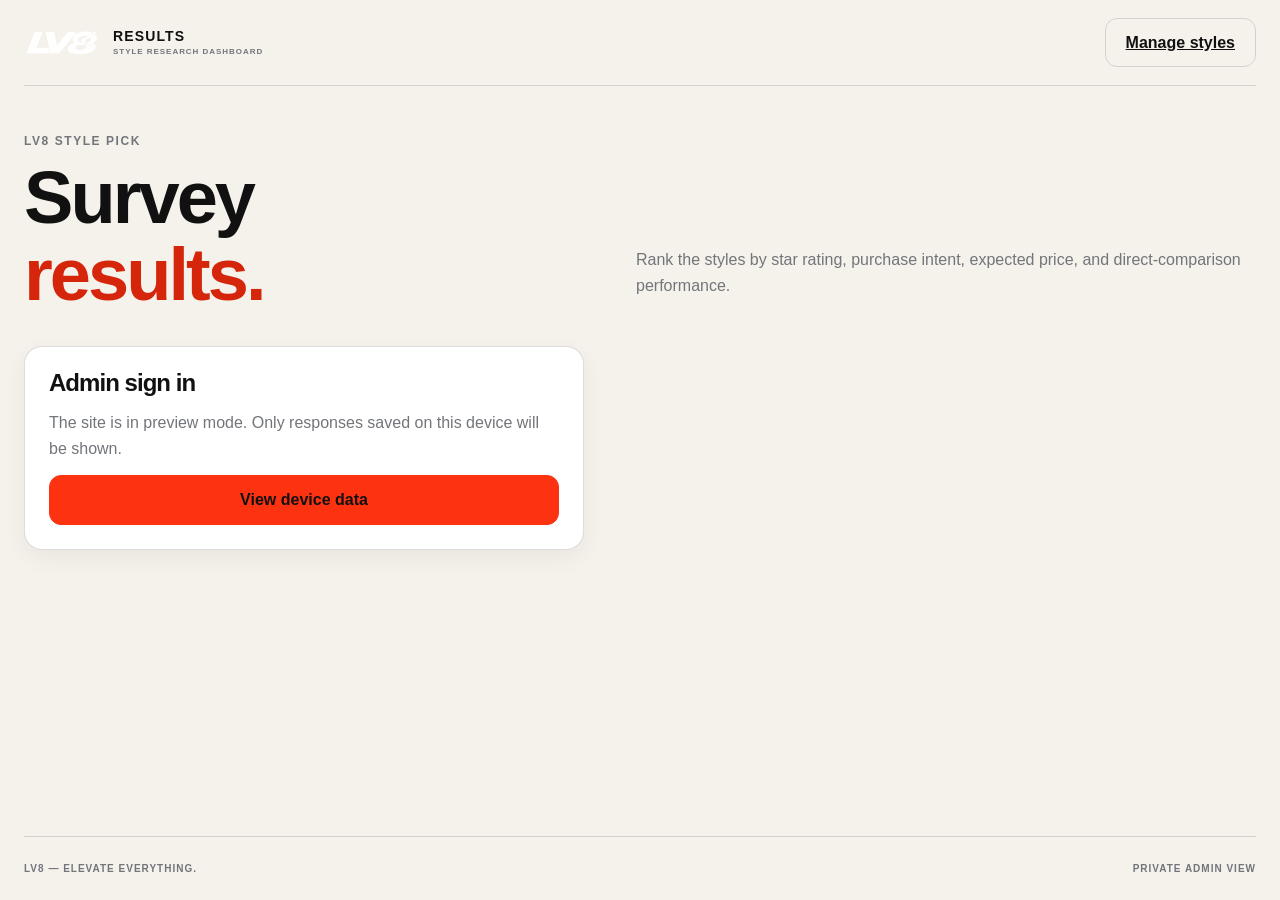
==== results.html @ f97ebc2a "Launch LV8 style survey" ====
<!doctype html>
<html lang="en" dir="ltr">
  <head>
    <meta charset="utf-8">
    <meta name="viewport" content="width=device-width, initial-scale=1">
    <meta name="theme-color" content="#111111">
    <meta name="robots" content="noindex,nofollow">
    <title>LV8 Survey Results</title>
    <link rel="icon" href="assets/brand/icon.png">
    <link rel="stylesheet" href="styles.css">
    <script src="js/config.js" defer></script>
    <script src="js/data.js" defer></script>
    <script src="js/storage.js" defer></script>
    <script src="js/results.js" defer></script>
  </head>
  <body>
    <header class="topbar">
      <a class="brand" href="index.html">
        <span class="brand-mark"><img src="assets/brand/logo.png" alt="LV8"></span>
        <span class="brand-copy"><strong>RESULTS</strong><small>STYLE RESEARCH DASHBOARD</small></span>
      </a>
      <a class="button button-secondary" href="admin.html">Manage styles</a>
    </header>

    <main class="page-shell utility-page">
      <header class="utility-header">
        <div>
          <p class="eyebrow">LV8 STYLE PICK</p>
          <h1>Survey<br><span>results.</span></h1>
        </div>
        <p>Rank the styles by star rating, purchase intent, expected price, and direct-comparison performance.</p>
      </header>

      <section class="auth-card" id="resultsAuth">
        <h2>Admin sign in</h2>
        <p id="authExplanation">Sign in to view all collected responses.</p>
        <input id="resultsEmail" type="email" autocomplete="username" placeholder="Admin email">
        <input id="resultsPassword" type="password" autocomplete="current-password" placeholder="Password">
        <button class="button button-primary" id="resultsLoginButton" type="button">Sign in</button>
        <div class="status-box" id="resultsAuthStatus" hidden></div>
      </section>

      <section id="resultsDashboard" hidden>
        <div class="dashboard-grid">
          <article class="metric-card"><span>Total responses</span><strong id="metricResponses">0</strong></article>
          <article class="metric-card"><span>Average styles per response</span><strong id="metricCoverage">0</strong></article>
          <article class="metric-card"><span>Leading style</span><strong id="metricWinner">—</strong></article>
          <article class="metric-card"><span>Most selected price range</span><strong id="metricPrice">—</strong></article>
        </div>

        <section class="panel">
          <div class="utility-header">
            <div><h2>Style ranking</h2><p class="panel-intro">Average star rating is the primary measure, supported by weighted purchase intent.</p></div>
            <button class="button button-secondary" id="exportButton" type="button">Export CSV</button>
          </div>
          <div class="table-wrap">
            <table>
              <thead><tr><th>#</th><th>Style</th><th>Rating</th><th>Votes</th><th>Purchase intent</th><th>Top price</th><th>Choice strength</th></tr></thead>
              <tbody id="rankingBody"></tbody>
            </table>
          </div>
        </section>

        <section class="panel">
          <h2>Comparison results</h2>
          <p class="panel-intro">The percentage shows the current winner within each direct comparison.</p>
          <div class="table-wrap">
            <table>
              <thead><tr><th>Comparison</th><th>Current winner</th><th>Share</th><th>Total votes</th></tr></thead>
              <tbody id="comparisonBody"></tbody>
            </table>
          </div>
        </section>

        <section class="panel">
          <h2>Latest responses</h2>
          <div class="table-wrap">
            <table>
              <thead><tr><th>Name</th><th>Group</th><th>Styles</th><th>Average</th><th>Date</th></tr></thead>
              <tbody id="responseBody"></tbody>
            </table>
          </div>
        </section>
      </section>
    </main>

    <footer class="site-footer"><span>LV8 — ELEVATE EVERYTHING.</span><span>PRIVATE ADMIN VIEW</span></footer>
  </body>
</html>
---- styles.css ----
:root {
  color-scheme: light;
  --signal: #fc3210;
  --signal-deep: #d5260c;
  --signal-tint: #ffe7df;
  --ink: #111111;
  --asphalt: #282a2d;
  --concrete: #72757a;
  --stone: #c9c7c2;
  --chalk: #f5f2ec;
  --white: #ffffff;
  --night-navy: #14263d;
  --line: rgba(17, 17, 17, 0.14);
  --shadow: 0 24px 70px rgba(17, 17, 17, 0.12);
  --radius-sm: 10px;
  --radius-md: 18px;
  --radius-lg: 28px;
  --page: min(1440px, calc(100vw - 48px));
  --font-ar: "IBM Plex Sans Arabic", "Noto Sans Arabic", Tahoma, Arial, sans-serif;
  --font-latin: "Space Grotesk", Inter, "Segoe UI", Arial, sans-serif;
}

* { box-sizing: border-box; }
html { scroll-behavior: smooth; }
body {
  margin: 0;
  background: var(--chalk);
  color: var(--ink);
  font-family: var(--font-latin);
  font-size: 16px;
  line-height: 1.6;
}
button, input, textarea, select { font: inherit; }
button { cursor: pointer; }
img { display: block; max-width: 100%; }
[hidden] { display: none !important; }

.skip-link {
  position: fixed;
  inset-block-start: 10px;
  inset-inline-start: 10px;
  z-index: 1000;
  padding: 10px 16px;
  background: var(--ink);
  color: var(--white);
  transform: translateY(-160%);
}
.skip-link:focus { transform: none; }

.topbar {
  width: var(--page);
  min-height: 86px;
  margin: 0 auto;
  display: flex;
  align-items: center;
  justify-content: space-between;
  border-bottom: 1px solid var(--line);
}
.brand {
  display: inline-flex;
  direction: ltr;
  align-items: center;
  gap: 13px;
  color: inherit;
  text-decoration: none;
}
.brand-mark {
  width: 76px;
  height: 42px;
  display: grid;
  place-items: center;
  overflow: hidden;
}
.brand-mark img { width: 100%; height: 100%; object-fit: contain; }
.brand-copy { display: flex; flex-direction: column; line-height: 1.05; }
.brand-copy strong { font: 700 14px/1 var(--font-latin); letter-spacing: .08em; }
.brand-copy small { margin-top: 5px; color: var(--concrete); font: 600 8px/1 var(--font-latin); letter-spacing: .12em; }
.mode-badge {
  padding: 8px 12px;
  border: 1px solid var(--line);
  border-radius: 999px;
  color: var(--concrete);
  background: rgba(255,255,255,.45);
  font-size: 12px;
}
.mode-badge.live { color: #245a34; background: #e7f6eb; border-color: #b9dec3; }
.mode-badge.demo { color: #764014; background: #fff1d9; border-color: #f0d19d; }

.page-shell { width: var(--page); margin-inline: auto; }
.narrow-shell { max-width: 1080px; }
.welcome {
  min-height: calc(100svh - 150px);
  display: grid;
  grid-template-columns: minmax(0, .92fr) minmax(420px, 1.08fr);
  align-items: center;
  gap: clamp(40px, 7vw, 120px);
  padding-block: 52px 72px;
}
.eyebrow {
  margin: 0 0 12px;
  color: var(--signal-deep);
  font: 700 12px/1.2 var(--font-latin), var(--font-ar);
  letter-spacing: .13em;
  text-transform: uppercase;
}
h1, h2 { margin-block: 0; letter-spacing: -.04em; line-height: 1.04; }
h1 { font-size: clamp(48px, 6vw, 92px); }
h1 span, h2 span { color: var(--signal-deep); }
.lede { max-width: 620px; margin: 24px 0; color: #4d4f53; font-size: clamp(17px, 1.5vw, 21px); }
.survey-facts { display: flex; flex-wrap: wrap; gap: 9px; margin: 0 0 30px; }
.survey-facts span { padding: 8px 12px; border: 1px solid var(--line); border-radius: 999px; background: rgba(255,255,255,.5); font-size: 13px; }
.survey-facts strong { color: var(--signal-deep); }

.start-form { max-width: 650px; display: grid; gap: 20px; }
fieldset { min-width: 0; margin: 0; padding: 0; border: 0; }
legend { margin-bottom: 10px; font-weight: 700; }
.segmented { display: inline-grid; grid-template-columns: repeat(3, 1fr); padding: 4px; border: 1px solid var(--line); border-radius: 14px; background: rgba(255,255,255,.55); }
.segmented label { position: relative; }
.segmented input { position: absolute; opacity: 0; pointer-events: none; }
.segmented span { min-width: 96px; display: grid; place-items: center; padding: 10px 15px; border-radius: 10px; color: var(--concrete); font-weight: 700; }
.segmented input:checked + span { background: var(--ink); color: var(--white); box-shadow: 0 4px 12px rgba(17,17,17,.18); }
.segmented input:focus-visible + span { outline: 3px solid rgba(252,50,16,.3); }
.text-field { display: grid; gap: 8px; }
.text-field > span { font-weight: 700; }
.text-field small { color: var(--concrete); font-weight: 400; }
.text-field input, .text-field textarea, .auth-card input, .admin-form input, .admin-form textarea, .admin-form select {
  width: 100%;
  border: 1px solid var(--line);
  border-radius: 12px;
  background: var(--white);
  padding: 13px 15px;
  color: var(--ink);
  outline: 0;
}
.text-field input:focus, .text-field textarea:focus, .auth-card input:focus, .admin-form input:focus, .admin-form textarea:focus, .admin-form select:focus { border-color: var(--signal); box-shadow: 0 0 0 3px rgba(252,50,16,.13); }
.privacy-note { margin: -7px 0 0; color: var(--concrete); font-size: 12px; }

.button {
  min-height: 48px;
  display: inline-flex;
  align-items: center;
  justify-content: center;
  gap: 16px;
  padding: 11px 20px;
  border: 1px solid transparent;
  border-radius: 12px;
  font-weight: 800;
  transition: transform .18s ease, background .18s ease, opacity .18s ease;
}
.button:hover:not(:disabled) { transform: translateY(-2px); }
.button:focus-visible, .text-button:focus-visible, .choice-button:focus-visible, .star-button:focus-visible, .compare-option:focus-visible { outline: 3px solid rgba(252,50,16,.35); outline-offset: 2px; }
.button:disabled { opacity: .38; cursor: not-allowed; }
.button-large { min-height: 56px; padding-inline: 26px; }
.button-primary { background: var(--signal); color: var(--ink); border-color: var(--signal); }
.button-primary:hover:not(:disabled) { background: #ff4829; }
.button-secondary { background: transparent; color: var(--ink); border-color: var(--line); }
.button-secondary:hover:not(:disabled) { background: var(--white); }
.text-button { border: 0; background: transparent; color: var(--concrete); text-decoration: underline; text-underline-offset: 4px; }

.welcome-visual { position: relative; min-height: 680px; direction: ltr; }
.visual-card { position: absolute; overflow: hidden; border-radius: var(--radius-lg); background: var(--stone); box-shadow: var(--shadow); }
.visual-card img { width: 100%; height: 100%; object-fit: cover; }
.visual-card-back { width: 47%; height: 68%; inset: 4% 4% auto auto; transform: rotate(4deg); }
.visual-card-front { width: 62%; height: 76%; inset: auto auto 0 2%; transform: rotate(-3deg); border: 8px solid var(--chalk); }
.floating-rating { position: absolute; inset: auto 18px 18px auto; padding: 9px 13px; border-radius: 999px; background: rgba(17,17,17,.86); color: var(--signal); font-size: 20px; letter-spacing: 2px; backdrop-filter: blur(10px); }
.motion-label { position: absolute; inset: 13% auto auto 0; writing-mode: vertical-rl; color: var(--signal-deep); font: 800 11px/1 var(--font-latin); letter-spacing: .22em; }

.survey-view { padding-block: 34px 72px; }
.survey-progress { display: grid; grid-template-columns: auto 1fr auto; align-items: center; gap: 24px; margin-bottom: 26px; }
.survey-progress .eyebrow { margin-bottom: 4px; }
.progress-copy { margin: 0; color: var(--concrete); }
.progress-copy strong { color: var(--ink); font-size: 22px; }
.progress-track { height: 6px; overflow: hidden; background: #dedbd5; border-radius: 999px; }
.progress-track span { display: block; width: 0; height: 100%; background: var(--signal); border-radius: inherit; transition: width .25s ease; }
.style-stage { display: grid; grid-template-columns: minmax(360px, 1.08fr) minmax(390px, .92fr); min-height: 720px; overflow: hidden; border: 1px solid var(--line); border-radius: var(--radius-lg); background: var(--white); box-shadow: 0 14px 46px rgba(17,17,17,.08); }
.gallery-panel { position: relative; min-height: 720px; padding: 20px; background: #e9e7e2; }
.image-frame { position: relative; height: 620px; overflow: hidden; border-radius: 18px; background: #dad7d1; }
.image-frame img { width: 100%; height: 100%; object-fit: contain; background: #efede9; transition: opacity .2s ease; }
.image-counter { position: absolute; inset: auto 14px 14px auto; direction: ltr; padding: 6px 9px; border-radius: 999px; background: rgba(17,17,17,.78); color: white; font: 700 11px/1 var(--font-latin); }
.expand-button { position: absolute; z-index: 2; inset: 32px 32px auto auto; width: 42px; height: 42px; display: grid; place-items: center; border: 0; border-radius: 50%; background: rgba(255,255,255,.9); font-size: 20px; box-shadow: 0 7px 20px rgba(17,17,17,.12); }
.thumbnail-strip { display: flex; gap: 9px; overflow-x: auto; padding-top: 13px; scrollbar-width: thin; }
.thumbnail-button { flex: 0 0 58px; width: 58px; height: 58px; padding: 0; overflow: hidden; border: 2px solid transparent; border-radius: 10px; background: #d7d4cd; }
.thumbnail-button img { width: 100%; height: 100%; object-fit: cover; }
.thumbnail-button.selected { border-color: var(--signal); }

.rating-panel { padding: clamp(28px, 4vw, 60px); overflow-y: auto; }
.style-heading { padding-bottom: 25px; border-bottom: 1px solid var(--line); }
.style-code { direction: ltr; display: inline-flex; margin-inline-end: 7px; color: var(--signal-deep); font: 800 12px/1 var(--font-latin); letter-spacing: .12em; }
.category-pill { display: inline-flex; padding: 6px 9px; border-radius: 999px; background: var(--signal-tint); color: #7c1c0c; font: 700 10px/1 var(--font-latin); text-transform: uppercase; }
.style-heading h2 { margin-top: 13px; font-size: clamp(32px, 3vw, 48px); }
.style-heading p { color: var(--concrete); margin: 12px 0 14px; }
.tag-list { display: flex; flex-wrap: wrap; gap: 7px; }
.tag-list span { padding: 5px 9px; border: 1px solid var(--line); border-radius: 999px; color: #53555a; font-size: 11px; }
.question-block { padding-block: 24px; border-bottom: 1px solid var(--line); }
.question-block legend { margin: 0; font-size: 17px; }
.question-block > p { margin: 3px 0 14px; color: var(--concrete); font-size: 13px; }
.question-compact { border-bottom: 0; }
.star-rating { direction: ltr; display: inline-flex; gap: 4px; }
.star-button { width: 46px; height: 46px; display: grid; place-items: center; padding: 0; border: 0; background: transparent; color: #d4d1ca; font-size: 38px; line-height: 1; transition: color .15s ease, transform .15s ease; }
.star-button:hover, .star-button.preview, .star-button.selected { color: var(--signal); transform: scale(1.05); }
.rating-output { display: block; min-height: 24px; margin-top: 6px; color: var(--concrete); font-size: 12px; }
.choice-grid { display: grid; grid-template-columns: 1fr; gap: 8px; }
.choice-grid-three { grid-template-columns: repeat(3, 1fr); }
.choice-button { min-height: 44px; padding: 10px 13px; border: 1px solid var(--line); border-radius: 10px; background: var(--white); color: var(--asphalt); text-align: start; font-size: 13px; font-weight: 700; }
.choice-button:hover { border-color: rgba(252,50,16,.5); }
.choice-button.selected { border-color: var(--signal); background: var(--signal-tint); color: #661809; box-shadow: inset 0 0 0 1px var(--signal); }
.notes-field { margin-top: 18px; }
.notes-field textarea { resize: vertical; }
.survey-actions { display: grid; grid-template-columns: auto 1fr; gap: 10px; margin-top: 24px; }
.validation-message { min-height: 22px; margin: 8px 0 0; color: var(--signal-deep); font-size: 12px; }

.compare-view { padding-block: 70px 90px; }
.section-intro { max-width: 780px; margin-bottom: 36px; }
.section-intro h1 { font-size: clamp(44px, 5vw, 76px); }
.section-intro > p:last-child { color: var(--concrete); font-size: 18px; }
.comparison-list { display: grid; gap: 24px; }
.comparison-card { padding: 24px; border: 1px solid var(--line); border-radius: var(--radius-lg); background: var(--white); box-shadow: 0 10px 28px rgba(17,17,17,.06); }
.comparison-card h2 { font-size: clamp(24px, 3vw, 36px); }
.comparison-card > p { margin-top: 7px; color: var(--concrete); }
.comparison-options { direction: ltr; display: grid; grid-template-columns: 1fr 1fr; gap: 14px; margin-top: 18px; }
.compare-option { position: relative; overflow: hidden; padding: 0; border: 2px solid transparent; border-radius: 17px; background: #ece9e3; text-align: start; }
.compare-option img { width: 100%; aspect-ratio: 4 / 3; object-fit: contain; background: #efede9; }
.compare-option span { display: flex; align-items: center; justify-content: space-between; padding: 13px 15px; background: var(--white); font-weight: 800; }
.compare-option span::after { content: "Choose"; color: var(--concrete); font-size: 11px; font-weight: 500; }
.compare-option.selected { border-color: var(--signal); box-shadow: 0 0 0 3px rgba(252,50,16,.12); }
.compare-option.selected span { background: var(--signal-tint); }
.compare-option.selected span::after { content: "Selected ✓"; color: var(--signal-deep); font-weight: 800; }
.compare-actions { grid-template-columns: auto 1fr; margin-top: 28px; }
.centered { text-align: center; }

.success-view { min-height: calc(100svh - 150px); display: grid; place-items: center; padding-block: 70px; }
.success-card { width: min(700px, 100%); padding: clamp(32px, 6vw, 72px); border: 1px solid var(--line); border-radius: var(--radius-lg); background: var(--white); text-align: center; box-shadow: var(--shadow); }
.success-mark { width: 66px; height: 66px; display: grid; place-items: center; margin: 0 auto 24px; border-radius: 50%; background: var(--signal); color: var(--ink); font-size: 32px; font-weight: 900; }
.success-card h1 { font-size: clamp(42px, 6vw, 68px); }
.success-card > p:not(.eyebrow) { color: var(--concrete); font-size: 18px; }
.success-summary { display: flex; justify-content: center; gap: 10px; flex-wrap: wrap; margin: 24px 0; }
.success-summary span { padding: 8px 12px; border-radius: 999px; background: var(--chalk); font-size: 13px; }

.site-footer { width: var(--page); margin: 0 auto; min-height: 64px; display: flex; justify-content: space-between; align-items: center; border-top: 1px solid var(--line); color: var(--concrete); font: 700 10px/1 var(--font-latin); letter-spacing: .1em; }
.image-dialog { width: min(92vw, 1200px); max-width: none; max-height: 92vh; padding: 16px; border: 0; border-radius: 18px; background: var(--ink); }
.image-dialog::backdrop { background: rgba(17,17,17,.85); backdrop-filter: blur(5px); }
.image-dialog img { width: 100%; max-height: calc(92vh - 32px); object-fit: contain; }
.image-dialog button { position: absolute; inset: 22px 22px auto auto; z-index: 2; width: 42px; height: 42px; border: 0; border-radius: 50%; background: rgba(255,255,255,.9); font-size: 27px; }
.toast { position: fixed; z-index: 100; inset: auto 50% 24px auto; transform: translateX(50%) translateY(140%); max-width: min(500px, calc(100vw - 32px)); padding: 12px 18px; border-radius: 12px; background: var(--ink); color: white; opacity: 0; transition: transform .25s ease, opacity .25s ease; box-shadow: var(--shadow); }
.toast.visible { transform: translateX(50%) translateY(0); opacity: 1; }

/* Shared admin and results surfaces */
.utility-page { min-height: calc(100svh - 150px); padding-block: 48px 80px; }
.utility-header { display: flex; align-items: end; justify-content: space-between; gap: 24px; margin-bottom: 32px; }
.utility-header h1 { font-size: clamp(42px, 6vw, 74px); }
.utility-header p { max-width: 620px; color: var(--concrete); }
.auth-card, .panel { padding: 24px; border: 1px solid var(--line); border-radius: var(--radius-md); background: var(--white); box-shadow: 0 8px 24px rgba(17,17,17,.05); }
.auth-card { max-width: 560px; display: grid; gap: 14px; }
.auth-card h2, .panel h2 { margin: 0; font-size: 24px; }
.auth-card p, .panel-intro { margin: 0; color: var(--concrete); }
.dashboard-grid { display: grid; grid-template-columns: repeat(4, 1fr); gap: 14px; margin-bottom: 24px; }
.metric-card { padding: 20px; border-radius: var(--radius-md); background: var(--ink); color: var(--white); }
.metric-card span { display: block; color: #aaa; font-size: 12px; }
.metric-card strong { display: block; margin-top: 7px; color: var(--signal); font: 700 36px/1 var(--font-latin); }
.panel + .panel { margin-top: 18px; }
.table-wrap { overflow-x: auto; margin-top: 18px; }
table { width: 100%; border-collapse: collapse; min-width: 780px; }
th, td { padding: 12px 10px; border-bottom: 1px solid var(--line); text-align: start; font-size: 13px; }
th { color: var(--concrete); font-size: 11px; }
.rank-number { color: var(--signal-deep); font: 800 18px/1 var(--font-latin); }
.mini-bar { width: 100px; height: 6px; overflow: hidden; border-radius: 999px; background: #e4e1dc; }
.mini-bar span { display: block; height: 100%; background: var(--signal); }
.admin-grid { display: grid; grid-template-columns: 1fr 1fr; gap: 18px; }
.admin-form { display: grid; gap: 14px; margin-top: 18px; }
.admin-form label { display: grid; gap: 6px; font-weight: 700; }
.admin-form small { color: var(--concrete); font-weight: 400; }
.status-box { padding: 12px 14px; border-radius: 10px; background: #fff1d9; color: #764014; font-size: 13px; }
.status-box.success { background: #e7f6eb; color: #245a34; }

@media (max-width: 980px) {
  :root { --page: min(100% - 28px, 760px); }
  .welcome { grid-template-columns: 1fr; padding-top: 38px; }
  .welcome-visual { min-height: 560px; max-width: 680px; width: 100%; margin-inline: auto; }
  .style-stage { grid-template-columns: 1fr; }
  .gallery-panel { min-height: auto; }
  .image-frame { height: min(72vh, 680px); }
  .rating-panel { overflow: visible; }
  .dashboard-grid { grid-template-columns: 1fr 1fr; }
  .admin-grid { grid-template-columns: 1fr; }
}

@media (max-width: 620px) {
  :root { --page: calc(100% - 20px); }
  .topbar { min-height: 72px; }
  .brand-mark { width: 62px; height: 34px; }
  .brand-copy small { display: none; }
  .mode-badge { max-width: 124px; overflow: hidden; white-space: nowrap; text-overflow: ellipsis; }
  .welcome { min-height: auto; gap: 34px; padding-block: 32px 50px; }
  h1 { font-size: clamp(43px, 14vw, 64px); }
  .lede { margin-block: 18px; }
  .survey-facts { gap: 6px; }
  .survey-facts span { font-size: 11px; }
  .segmented { width: 100%; }
  .segmented span { min-width: 0; padding-inline: 8px; }
  .welcome-visual { min-height: 440px; }
  .visual-card-back { width: 52%; height: 62%; }
  .visual-card-front { width: 67%; height: 76%; }
  .survey-progress { grid-template-columns: auto 1fr; gap: 12px; }
  .survey-progress .text-button { grid-column: 1 / -1; justify-self: start; }
  .style-stage { border-radius: 20px; }
  .gallery-panel { padding: 10px; }
  .image-frame { height: 500px; border-radius: 14px; }
  .expand-button { inset: 20px 20px auto auto; }
  .rating-panel { padding: 24px 18px; }
  .star-button { width: 43px; }
  .choice-grid-three { grid-template-columns: 1fr; }
  .survey-actions { grid-template-columns: 1fr 1.6fr; }
  .compare-view { padding-block: 46px 65px; }
  .comparison-card { padding: 14px; border-radius: 18px; }
  .comparison-options { gap: 8px; }
  .compare-option img { aspect-ratio: 3 / 4; }
  .compare-option span { padding: 10px; font-size: 12px; }
  .compare-option span::after { display: none; }
  .site-footer { flex-direction: column; justify-content: center; gap: 8px; text-align: center; }
  .utility-header { align-items: start; flex-direction: column; }
  .dashboard-grid { grid-template-columns: 1fr 1fr; gap: 8px; }
  .metric-card { padding: 15px; }
  .metric-card strong { font-size: 28px; }
}

@media (prefers-reduced-motion: reduce) {
  *, *::before, *::after { scroll-behavior: auto !important; transition-duration: .01ms !important; animation-duration: .01ms !important; }
}
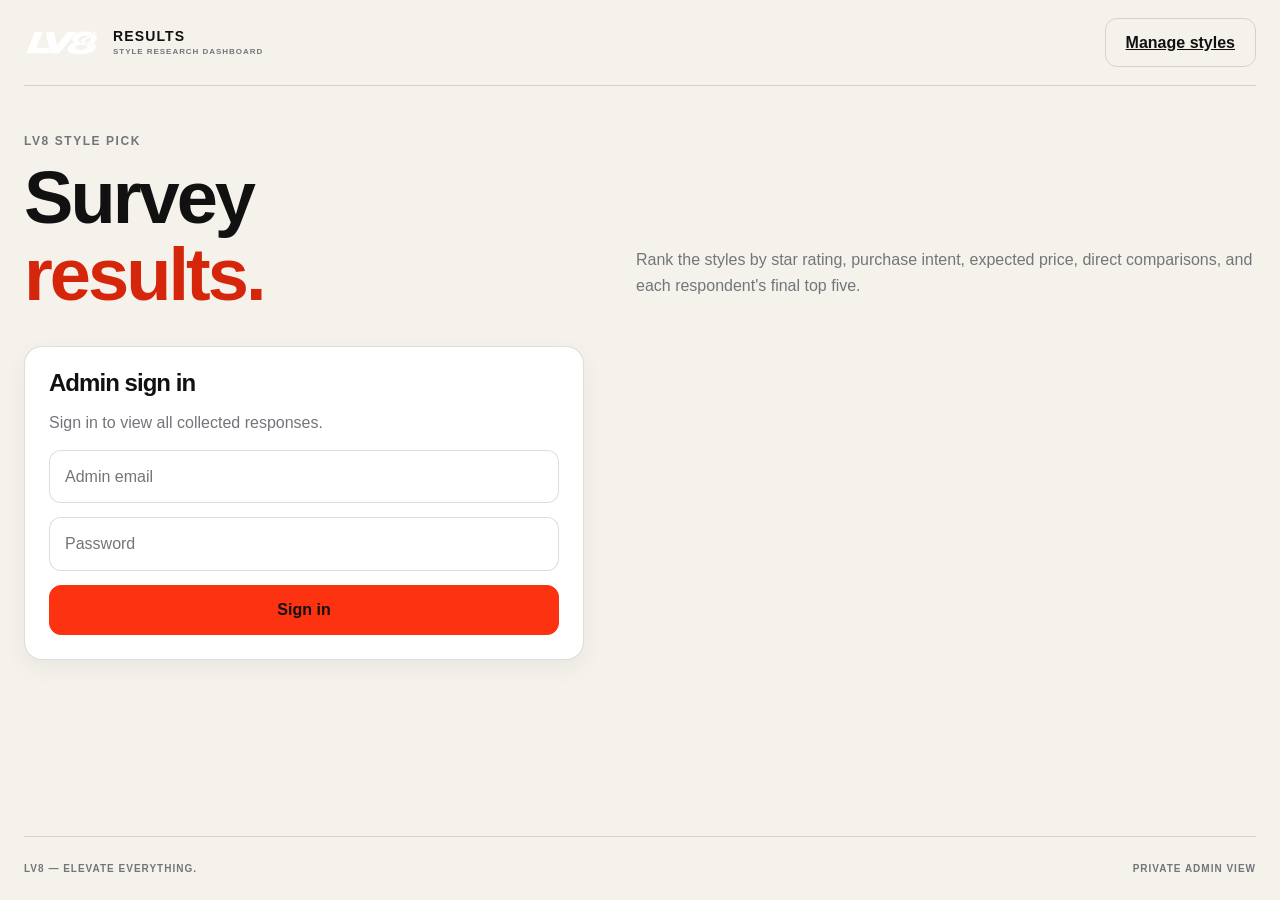
==== commit 7efa459f: "Add personalized Top Five product ranking" ====
--- a/results.html
+++ b/results.html
@@ -7,11 +7,11 @@
     <meta name="robots" content="noindex,nofollow">
     <title>LV8 Survey Results</title>
     <link rel="icon" href="assets/brand/icon.png">
-    <link rel="stylesheet" href="styles.css">
-    <script src="js/config.js" defer></script>
-    <script src="js/data.js" defer></script>
-    <script src="js/storage.js" defer></script>
-    <script src="js/results.js" defer></script>
+    <link rel="stylesheet" href="styles.css?v=20260901-top5">
+    <script src="js/config.js?v=20260901-top5" defer></script>
+    <script src="js/data.js?v=20260901-top5" defer></script>
+    <script src="js/storage.js?v=20260901-top5" defer></script>
+    <script src="js/results.js?v=20260901-top5" defer></script>
   </head>
   <body>
     <header class="topbar">
@@ -28,7 +28,7 @@
           <p class="eyebrow">LV8 STYLE PICK</p>
           <h1>Survey<br><span>results.</span></h1>
         </div>
-        <p>Rank the styles by star rating, purchase intent, expected price, and direct-comparison performance.</p>
+        <p>Rank the styles by star rating, purchase intent, expected price, direct comparisons, and each respondent's final top five.</p>
       </header>
 
       <section class="auth-card" id="resultsAuth">
@@ -73,6 +73,17 @@
         </section>
 
         <section class="panel">
+          <h2>Final Top Five</h2>
+          <p class="panel-intro">Five points are awarded for first place, then four, three, two, and one. Podium finishes count positions one to three.</p>
+          <div class="table-wrap">
+            <table>
+              <thead><tr><th>#</th><th>Style</th><th>Points</th><th>Ranked votes</th><th>First place</th><th>Podium finishes</th></tr></thead>
+              <tbody id="topFiveBody"></tbody>
+            </table>
+          </div>
+        </section>
+
+        <section class="panel">
           <h2>Latest responses</h2>
           <div class="table-wrap">
             <table>
--- a/styles.css
+++ b/styles.css
@@ -173,17 +173,17 @@
 .progress-track { height: 6px; overflow: hidden; background: #dedbd5; border-radius: 999px; }
 .progress-track span { display: block; width: 0; height: 100%; background: var(--signal); border-radius: inherit; transition: width .25s ease; }
 .style-stage { display: grid; grid-template-columns: minmax(360px, 1.08fr) minmax(390px, .92fr); min-height: 720px; overflow: hidden; border: 1px solid var(--line); border-radius: var(--radius-lg); background: var(--white); box-shadow: 0 14px 46px rgba(17,17,17,.08); }
-.gallery-panel { position: relative; min-height: 720px; padding: 20px; background: #e9e7e2; }
+.gallery-panel { position: relative; min-width: 0; min-height: 720px; padding: 20px; background: #e9e7e2; }
 .image-frame { position: relative; height: 620px; overflow: hidden; border-radius: 18px; background: #dad7d1; }
 .image-frame img { width: 100%; height: 100%; object-fit: contain; background: #efede9; transition: opacity .2s ease; }
 .image-counter { position: absolute; inset: auto 14px 14px auto; direction: ltr; padding: 6px 9px; border-radius: 999px; background: rgba(17,17,17,.78); color: white; font: 700 11px/1 var(--font-latin); }
 .expand-button { position: absolute; z-index: 2; inset: 32px 32px auto auto; width: 42px; height: 42px; display: grid; place-items: center; border: 0; border-radius: 50%; background: rgba(255,255,255,.9); font-size: 20px; box-shadow: 0 7px 20px rgba(17,17,17,.12); }
-.thumbnail-strip { display: flex; gap: 9px; overflow-x: auto; padding-top: 13px; scrollbar-width: thin; }
+.thumbnail-strip { width: 100%; max-width: 100%; display: flex; gap: 9px; overflow-x: auto; padding-top: 13px; scrollbar-width: thin; }
 .thumbnail-button { flex: 0 0 58px; width: 58px; height: 58px; padding: 0; overflow: hidden; border: 2px solid transparent; border-radius: 10px; background: #d7d4cd; }
 .thumbnail-button img { width: 100%; height: 100%; object-fit: cover; }
 .thumbnail-button.selected { border-color: var(--signal); }
 
-.rating-panel { padding: clamp(28px, 4vw, 60px); overflow-y: auto; }
+.rating-panel { min-width: 0; padding: clamp(28px, 4vw, 60px); overflow-y: auto; }
 .style-heading { padding-bottom: 25px; border-bottom: 1px solid var(--line); }
 .style-code { direction: ltr; display: inline-flex; margin-inline-end: 7px; color: var(--signal-deep); font: 800 12px/1 var(--font-latin); letter-spacing: .12em; }
 .category-pill { display: inline-flex; padding: 6px 9px; border-radius: 999px; background: var(--signal-tint); color: #7c1c0c; font: 700 10px/1 var(--font-latin); text-transform: uppercase; }
@@ -227,6 +227,25 @@
 .compare-option.selected span::after { content: "Selected ✓"; color: var(--signal-deep); font-weight: 800; }
 .compare-actions { grid-template-columns: auto 1fr; margin-top: 28px; }
 .centered { text-align: center; }
+
+.ranking-view { padding-block: 70px 90px; }
+.ranking-intro { margin-bottom: 24px; }
+.ranking-status { display: flex; align-items: center; justify-content: space-between; gap: 18px; margin-bottom: 16px; padding: 14px 18px; border-radius: 14px; background: var(--ink); color: var(--white); }
+.ranking-status strong { color: var(--signal); font: 800 18px/1.2 var(--font-latin); }
+.ranking-status .text-button { color: var(--white); }
+.ranking-list { display: grid; grid-template-columns: repeat(5, minmax(0, 1fr)); gap: 12px; }
+.ranking-option { min-width: 0; overflow: hidden; padding: 0; border: 2px solid transparent; border-radius: 17px; background: var(--white); text-align: start; box-shadow: 0 8px 24px rgba(17,17,17,.06); transition: transform .18s ease, border-color .18s ease, box-shadow .18s ease; }
+.ranking-option:hover { transform: translateY(-3px); }
+.ranking-option:focus-visible { outline: 3px solid rgba(252,50,16,.35); outline-offset: 3px; }
+.ranking-option.selected { border-color: var(--signal); box-shadow: 0 0 0 3px rgba(252,50,16,.11), 0 12px 30px rgba(17,17,17,.1); }
+.ranking-image { position: relative; display: block; background: #ece9e3; }
+.ranking-image img { width: 100%; aspect-ratio: 4 / 5; object-fit: contain; }
+.ranking-badge { position: absolute; inset: 10px 10px auto auto; min-width: 38px; height: 38px; display: grid; place-items: center; padding-inline: 8px; border-radius: 999px; background: var(--ink); color: var(--white); font: 900 16px/1 var(--font-latin); }
+.ranking-option.selected .ranking-badge { background: var(--signal); color: var(--ink); }
+.ranking-copy { display: grid; gap: 5px; padding: 13px; }
+.ranking-copy strong { overflow: hidden; font-size: 13px; line-height: 1.25; text-overflow: ellipsis; }
+.ranking-copy small { color: var(--concrete); font-size: 11px; }
+.ranking-actions { grid-template-columns: auto 1fr; margin-top: 28px; }
 
 .success-view { min-height: calc(100svh - 150px); display: grid; place-items: center; padding-block: 70px; }
 .success-card { width: min(700px, 100%); padding: clamp(32px, 6vw, 72px); border: 1px solid var(--line); border-radius: var(--radius-lg); background: var(--white); text-align: center; box-shadow: var(--shadow); }
@@ -276,10 +295,11 @@
   :root { --page: min(100% - 28px, 760px); }
   .welcome { grid-template-columns: 1fr; padding-top: 38px; }
   .welcome-visual { min-height: 560px; max-width: 680px; width: 100%; margin-inline: auto; }
-  .style-stage { grid-template-columns: 1fr; }
+  .style-stage { grid-template-columns: minmax(0, 1fr); }
   .gallery-panel { min-height: auto; }
   .image-frame { height: min(72vh, 680px); }
   .rating-panel { overflow: visible; }
+  .ranking-list { grid-template-columns: repeat(3, minmax(0, 1fr)); }
   .dashboard-grid { grid-template-columns: 1fr 1fr; }
   .admin-grid { grid-template-columns: 1fr; }
 }
@@ -289,7 +309,10 @@
   .topbar { min-height: 72px; }
   .brand-mark { width: 62px; height: 34px; }
   .brand-copy small { display: none; }
-  .mode-badge { max-width: 124px; overflow: hidden; white-space: nowrap; text-overflow: ellipsis; }
+  .mode-badge { max-width: none; padding-inline: 10px; font-size: 0; }
+  .mode-badge::after { font-size: 11px; }
+  .mode-badge.live::after { content: "Survey live"; }
+  .mode-badge.demo::after { content: "Preview mode"; }
   .welcome { min-height: auto; gap: 34px; padding-block: 32px 50px; }
   h1 { font-size: clamp(43px, 14vw, 64px); }
   .lede { margin-block: 18px; }
@@ -307,15 +330,21 @@
   .image-frame { height: 500px; border-radius: 14px; }
   .expand-button { inset: 20px 20px auto auto; }
   .rating-panel { padding: 24px 18px; }
-  .star-button { width: 43px; }
+  .star-button { width: 44px; }
   .choice-grid-three { grid-template-columns: 1fr; }
   .survey-actions { grid-template-columns: 1fr 1.6fr; }
   .compare-view { padding-block: 46px 65px; }
+  .ranking-view { padding-block: 46px 65px; }
   .comparison-card { padding: 14px; border-radius: 18px; }
   .comparison-options { gap: 8px; }
   .compare-option img { aspect-ratio: 3 / 4; }
   .compare-option span { padding: 10px; font-size: 12px; }
   .compare-option span::after { display: none; }
+  .ranking-status { align-items: flex-start; }
+  .ranking-list { grid-template-columns: repeat(2, minmax(0, 1fr)); gap: 8px; }
+  .ranking-copy { padding: 10px; }
+  .ranking-copy strong { font-size: 12px; }
+  .ranking-actions { grid-template-columns: 1fr; }
   .site-footer { flex-direction: column; justify-content: center; gap: 8px; text-align: center; }
   .utility-header { align-items: start; flex-direction: column; }
   .dashboard-grid { grid-template-columns: 1fr 1fr; gap: 8px; }
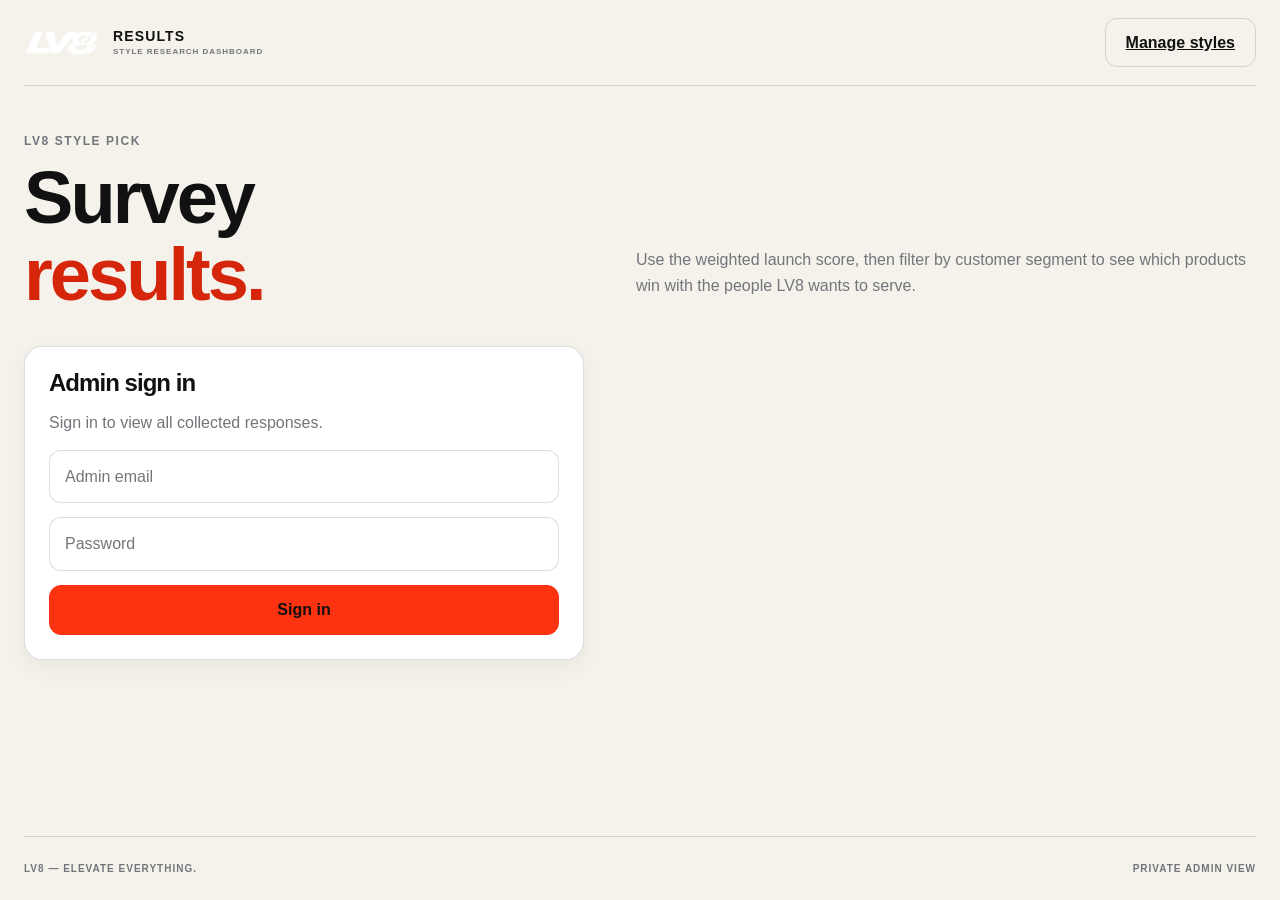
==== commit c82cefba: "Upgrade survey research and launch scoring" ====
--- a/results.html
+++ b/results.html
@@ -7,28 +7,23 @@
     <meta name="robots" content="noindex,nofollow">
     <title>LV8 Survey Results</title>
     <link rel="icon" href="assets/brand/icon.png">
-    <link rel="stylesheet" href="styles.css?v=20260901-top5">
-    <script src="js/config.js?v=20260901-top5" defer></script>
-    <script src="js/data.js?v=20260901-top5" defer></script>
-    <script src="js/storage.js?v=20260901-top5" defer></script>
-    <script src="js/results.js?v=20260901-top5" defer></script>
+    <link rel="stylesheet" href="styles.css?v=20260901-survey-v7">
+    <script src="js/config.js?v=20260901-survey-v7" defer></script>
+    <script src="js/data.js?v=20260901-survey-v7" defer></script>
+    <script src="js/catalog-images.js?v=20260901-fast-catalog" defer></script>
+    <script src="js/storage.js?v=20260901-survey-v7" defer></script>
+    <script src="js/results.js?v=20260901-survey-v7" defer></script>
   </head>
   <body>
     <header class="topbar">
-      <a class="brand" href="index.html">
-        <span class="brand-mark"><img src="assets/brand/logo.png" alt="LV8"></span>
-        <span class="brand-copy"><strong>RESULTS</strong><small>STYLE RESEARCH DASHBOARD</small></span>
-      </a>
+      <a class="brand" href="index.html"><span class="brand-mark"><img src="assets/brand/logo.png" alt="LV8"></span><span class="brand-copy"><strong>RESULTS</strong><small>STYLE RESEARCH DASHBOARD</small></span></a>
       <a class="button button-secondary" href="admin.html">Manage styles</a>
     </header>
 
     <main class="page-shell utility-page">
       <header class="utility-header">
-        <div>
-          <p class="eyebrow">LV8 STYLE PICK</p>
-          <h1>Survey<br><span>results.</span></h1>
-        </div>
-        <p>Rank the styles by star rating, purchase intent, expected price, direct comparisons, and each respondent's final top five.</p>
+        <div><p class="eyebrow">LV8 STYLE PICK</p><h1>Survey<br><span>results.</span></h1></div>
+        <p>Use the weighted launch score, then filter by customer segment to see which products win with the people LV8 wants to serve.</p>
       </header>
 
       <section class="auth-card" id="resultsAuth">
@@ -41,59 +36,91 @@
       </section>
 
       <section id="resultsDashboard" hidden>
+        <section class="panel filter-panel">
+          <div class="subsection-heading">
+            <div><p class="eyebrow">SEGMENT VIEW</p><h2>Filter the research.</h2></div>
+            <button class="button button-secondary" id="resetFilters" type="button">Reset filters</button>
+          </div>
+          <div class="filter-grid">
+            <label><span>Product group</span><select id="filterAudience"><option value="">All groups</option><option value="men">Men</option><option value="women">Women</option><option value="both">All products</option></select></label>
+            <label><span>Age</span><select id="filterAge"><option value="">All ages</option></select></label>
+            <label><span>City / region</span><select id="filterCity"><option value="">All locations</option></select></label>
+            <label><span>Main use</span><select id="filterUse"><option value="">All uses</option></select></label>
+            <label><span>Budget</span><select id="filterBudget"><option value="">All budgets</option></select></label>
+            <label><span>Preferred fit</span><select id="filterFit"><option value="">All fits</option></select></label>
+          </div>
+          <p class="filter-summary" id="filterSummary">Showing every response.</p>
+        </section>
+
         <div class="dashboard-grid">
-          <article class="metric-card"><span>Total responses</span><strong id="metricResponses">0</strong></article>
+          <article class="metric-card"><span>Responses in view</span><strong id="metricResponses">0</strong></article>
           <article class="metric-card"><span>Average styles per response</span><strong id="metricCoverage">0</strong></article>
           <article class="metric-card"><span>Leading style</span><strong id="metricWinner">—</strong></article>
-          <article class="metric-card"><span>Most selected price range</span><strong id="metricPrice">—</strong></article>
+          <article class="metric-card"><span>Leader's top price</span><strong id="metricPrice">—</strong></article>
         </div>
 
         <section class="panel">
           <div class="utility-header">
-            <div><h2>Style ranking</h2><p class="panel-intro">Average star rating is the primary measure, supported by weighted purchase intent.</p></div>
-            <button class="button button-secondary" id="exportButton" type="button">Export CSV</button>
+            <div><h2>Launch score</h2><p class="panel-intro">35% rating + 25% purchase intent + 30% Top Five rank + 10% direct comparisons. Price is separate. A style not shown in a comparison receives a neutral comparison score.</p></div>
+            <button class="button button-secondary" id="exportButton" type="button">Export filtered CSV</button>
           </div>
-          <div class="table-wrap">
-            <table>
-              <thead><tr><th>#</th><th>Style</th><th>Rating</th><th>Votes</th><th>Purchase intent</th><th>Top price</th><th>Choice strength</th></tr></thead>
-              <tbody id="rankingBody"></tbody>
-            </table>
-          </div>
+          <div class="table-wrap"><table><thead><tr><th>#</th><th>Style</th><th>Launch score</th><th>Rating</th><th>Purchase</th><th>Top Five</th><th>Comparison</th><th>Votes</th><th>Top price</th></tr></thead><tbody id="rankingBody"></tbody></table></div>
+        </section>
+
+        <section class="panel">
+          <h2>Why people scored each style</h2>
+          <p class="panel-intro">The most common reason tag and its share of all reason selections for that style.</p>
+          <div class="table-wrap"><table><thead><tr><th>Style</th><th>Most common reason</th><th>Share</th><th>All tags</th></tr></thead><tbody id="reasonBody"></tbody></table></div>
         </section>
 
         <section class="panel">
           <h2>Comparison results</h2>
           <p class="panel-intro">The percentage shows the current winner within each direct comparison.</p>
-          <div class="table-wrap">
-            <table>
-              <thead><tr><th>Comparison</th><th>Current winner</th><th>Share</th><th>Total votes</th></tr></thead>
-              <tbody id="comparisonBody"></tbody>
-            </table>
-          </div>
+          <div class="table-wrap"><table><thead><tr><th>Comparison</th><th>Current winner</th><th>Share</th><th>Total votes</th></tr></thead><tbody id="comparisonBody"></tbody></table></div>
         </section>
 
         <section class="panel">
           <h2>Final Top Five</h2>
           <p class="panel-intro">Five points are awarded for first place, then four, three, two, and one. Podium finishes count positions one to three.</p>
-          <div class="table-wrap">
-            <table>
-              <thead><tr><th>#</th><th>Style</th><th>Points</th><th>Ranked votes</th><th>First place</th><th>Podium finishes</th></tr></thead>
-              <tbody id="topFiveBody"></tbody>
-            </table>
-          </div>
+          <div class="table-wrap"><table><thead><tr><th>#</th><th>Style</th><th>Points</th><th>Ranked votes</th><th>First place</th><th>Podium finishes</th></tr></thead><tbody id="topFiveBody"></tbody></table></div>
         </section>
 
         <section class="panel">
-          <h2>Latest responses</h2>
-          <div class="table-wrap">
-            <table>
-              <thead><tr><th>Name</th><th>Group</th><th>Styles</th><th>Average</th><th>Date</th></tr></thead>
-              <tbody id="responseBody"></tbody>
-            </table>
-          </div>
+          <h2>Individual responses</h2>
+          <p class="panel-intro">Select any participant name to view their complete survey.</p>
+          <div class="table-wrap"><table><thead><tr><th>Name</th><th>Group</th><th>Main use</th><th>Styles</th><th>Average</th><th>Date</th></tr></thead><tbody id="responseBody"></tbody></table></div>
         </section>
+
+        <aside class="research-guidance"><strong>Research confidence target</strong><p>Aim for 50–100 qualified completed responses before a launch decision, with at least 30 responses in every audience segment you plan to compare. Treat smaller segments as directional, not conclusive.</p></aside>
       </section>
     </main>
+
+    <dialog class="response-dialog" id="responseDetailDialog" aria-labelledby="responseDetailTitle">
+      <div class="response-detail-shell">
+        <header class="response-detail-header">
+          <div><p class="eyebrow">INDIVIDUAL RESPONSE</p><h2 id="responseDetailTitle">Survey details</h2><p id="responseDetailMeta"></p></div>
+          <button class="response-dialog-close" id="responseDetailClose" type="button" aria-label="Close response details">&times;</button>
+        </header>
+        <div class="response-detail-body">
+          <div class="response-detail-metrics">
+            <article><span>Product group</span><strong id="detailAudience">—</strong></article>
+            <article><span>Styles rated</span><strong id="detailStyleCount">0</strong></article>
+            <article><span>Average rating</span><strong id="detailAverage">0 / 5</strong></article>
+            <article><span>Top choice</span><strong id="detailTopChoice">—</strong></article>
+          </div>
+
+          <section class="response-detail-section"><div class="response-detail-section-heading"><h3>Respondent profile</h3><p>Behavioral and commercial context for interpreting this person's choices.</p></div><div class="profile-detail-grid" id="detailProfile"></div></section>
+
+          <section class="response-detail-section"><div class="response-detail-section-heading"><h3>Final Top Five</h3><p>The participant's final order from first to fifth.</p></div><div class="detail-top-five" id="detailTopFive"></div></section>
+
+          <section class="response-detail-section"><div class="response-detail-section-heading"><h3>Final feedback</h3><p>The single launch choice and anything they felt was missing.</p></div><div class="profile-detail-grid"><article><span>Launch only one</span><strong id="detailSingleLaunch">—</strong></article><article><span>Missing from collection</span><strong id="detailMissingProduct">—</strong></article></div></section>
+
+          <section class="response-detail-section"><div class="response-detail-section-heading"><h3>Product ratings</h3><p>Rating, maximum price, purchase intent, reasons, final rank, and notes for every style.</p></div><div class="response-answer-grid" id="detailAnswers"></div></section>
+
+          <section class="response-detail-section"><div class="response-detail-section-heading"><h3>Direct comparisons</h3><p>The option selected in each comparison shown to this participant.</p></div><div class="response-comparison-list" id="detailComparisons"></div></section>
+        </div>
+      </div>
+    </dialog>
 
     <footer class="site-footer"><span>LV8 — ELEVATE EVERYTHING.</span><span>PRIVATE ADMIN VIEW</span></footer>
   </body>
--- a/styles.css
+++ b/styles.css
@@ -133,6 +133,12 @@
   outline: 0;
 }
 .text-field input:focus, .text-field textarea:focus, .auth-card input:focus, .admin-form input:focus, .admin-form textarea:focus, .admin-form select:focus { border-color: var(--signal); box-shadow: 0 0 0 3px rgba(252,50,16,.13); }
+.profile-grid { display: grid; grid-template-columns: repeat(2, minmax(0, 1fr)); gap: 12px; }
+.select-field { display: grid; gap: 7px; }
+.select-field > span { font-size: 13px; font-weight: 700; }
+.select-field select, .filter-grid select { width: 100%; min-height: 48px; padding: 11px 38px 11px 13px; border: 1px solid var(--line); border-radius: 12px; background: var(--white); color: var(--ink); outline: 0; }
+.select-field select:focus, .filter-grid select:focus { border-color: var(--signal); box-shadow: 0 0 0 3px rgba(252,50,16,.13); }
+.profile-grid-wide { grid-column: 1 / -1; }
 .privacy-note { margin: -7px 0 0; color: var(--concrete); font-size: 12px; }
 
 .button {
@@ -204,6 +210,14 @@
 .choice-button { min-height: 44px; padding: 10px 13px; border: 1px solid var(--line); border-radius: 10px; background: var(--white); color: var(--asphalt); text-align: start; font-size: 13px; font-weight: 700; }
 .choice-button:hover { border-color: rgba(252,50,16,.5); }
 .choice-button.selected { border-color: var(--signal); background: var(--signal-tint); color: #661809; box-shadow: inset 0 0 0 1px var(--signal); }
+.reason-block { border-top: 1px solid var(--line); border-bottom: 0; }
+.reason-block legend small { color: var(--concrete); font-size: 11px; font-weight: 500; }
+.reason-grid { display: flex; flex-wrap: wrap; gap: 7px; }
+.reason-button { min-height: 38px; padding: 7px 11px; border: 1px solid var(--line); border-radius: 999px; background: var(--white); color: var(--asphalt); font-size: 12px; font-weight: 700; }
+.reason-button.positive::before { content: "+"; margin-inline-end: 5px; color: #24753a; }
+.reason-button.concern::before { content: "−"; margin-inline-end: 5px; color: var(--signal-deep); }
+.reason-button.selected { border-color: var(--signal); background: var(--signal-tint); box-shadow: inset 0 0 0 1px var(--signal); }
+.selection-hint { margin: 8px 0 0; color: var(--concrete); font-size: 11px; }
 .notes-field { margin-top: 18px; }
 .notes-field textarea { resize: vertical; }
 .survey-actions { display: grid; grid-template-columns: auto 1fr; gap: 10px; margin-top: 24px; }
@@ -217,6 +231,7 @@
 .comparison-card { padding: 24px; border: 1px solid var(--line); border-radius: var(--radius-lg); background: var(--white); box-shadow: 0 10px 28px rgba(17,17,17,.06); }
 .comparison-card h2 { font-size: clamp(24px, 3vw, 36px); }
 .comparison-card > p { margin-top: 7px; color: var(--concrete); }
+.comparison-control { display: inline-flex; margin: 0 0 12px 10px; padding: 6px 9px; border-radius: 999px; background: var(--ink); color: var(--white); font-size: 10px; font-weight: 800; letter-spacing: .04em; }
 .comparison-options { direction: ltr; display: grid; grid-template-columns: 1fr 1fr; gap: 14px; margin-top: 18px; }
 .compare-option { position: relative; overflow: hidden; padding: 0; border: 2px solid transparent; border-radius: 17px; background: #ece9e3; text-align: start; }
 .compare-option img { width: 100%; aspect-ratio: 4 / 3; object-fit: contain; background: #efede9; }
@@ -230,6 +245,29 @@
 
 .ranking-view { padding-block: 70px 90px; }
 .ranking-intro { margin-bottom: 24px; }
+.shortlist-editor { margin-bottom: 32px; padding: 22px; border: 1px solid var(--line); border-radius: 20px; background: var(--white); }
+.subsection-heading { display: flex; align-items: end; justify-content: space-between; gap: 18px; margin-bottom: 16px; }
+.subsection-heading .eyebrow { margin-bottom: 6px; }
+.subsection-heading h2 { font-size: clamp(25px, 3vw, 38px); }
+.subsection-heading > strong { color: var(--signal-deep); white-space: nowrap; }
+.shortlist-list { display: grid; gap: 9px; }
+.shortlist-card { min-width: 0; display: grid; grid-template-columns: 72px minmax(0, 1fr) auto; align-items: center; gap: 13px; overflow: hidden; border: 1px solid var(--line); border-radius: 13px; background: var(--chalk); }
+.shortlist-card img { width: 72px; height: 72px; object-fit: contain; background: #e9e6df; }
+.shortlist-card div { min-width: 0; display: grid; gap: 3px; }
+.shortlist-card strong { overflow: hidden; font-size: 13px; text-overflow: ellipsis; white-space: nowrap; }
+.shortlist-card small { color: var(--concrete); }
+.shortlist-card button { margin-inline-end: 12px; padding: 7px 10px; border: 1px solid var(--line); border-radius: 9px; background: var(--white); color: var(--signal-deep); font-size: 11px; font-weight: 800; }
+.alternative-panel { margin-top: 12px; padding: 13px; border-radius: 13px; background: var(--chalk); }
+.alternative-panel summary { cursor: pointer; font-weight: 800; }
+.alternative-panel > p { color: var(--concrete); font-size: 12px; }
+.alternative-list { display: grid; grid-template-columns: repeat(2, minmax(0, 1fr)); gap: 8px; }
+.alternative-option { min-width: 0; display: grid; grid-template-columns: 58px minmax(0, 1fr); align-items: center; gap: 9px; padding: 0; overflow: hidden; border: 1px solid var(--line); border-radius: 11px; background: var(--white); text-align: start; }
+.alternative-option:disabled { opacity: .45; cursor: not-allowed; }
+.alternative-option img { width: 58px; height: 58px; object-fit: contain; background: #e9e6df; }
+.alternative-option span { min-width: 0; display: grid; }
+.alternative-option strong { overflow: hidden; font-size: 11px; text-overflow: ellipsis; white-space: nowrap; }
+.alternative-option small { color: var(--concrete); font-size: 10px; }
+.ranking-heading { margin-top: 8px; }
 .ranking-status { display: flex; align-items: center; justify-content: space-between; gap: 18px; margin-bottom: 16px; padding: 14px 18px; border-radius: 14px; background: var(--ink); color: var(--white); }
 .ranking-status strong { color: var(--signal); font: 800 18px/1.2 var(--font-latin); }
 .ranking-status .text-button { color: var(--white); }
@@ -246,6 +284,10 @@
 .ranking-copy strong { overflow: hidden; font-size: 13px; line-height: 1.25; text-overflow: ellipsis; }
 .ranking-copy small { color: var(--concrete); font-size: 11px; }
 .ranking-actions { grid-template-columns: auto 1fr; margin-top: 28px; }
+.final-feedback { display: grid; gap: 18px; margin-top: 28px; padding: 22px; border: 1px solid var(--line); border-radius: 20px; background: var(--white); }
+.single-choice-list { display: grid; grid-template-columns: repeat(2, minmax(0, 1fr)); gap: 8px; }
+.single-choice-button { min-height: 44px; padding: 9px 12px; border: 1px solid var(--line); border-radius: 10px; background: var(--chalk); text-align: start; font-size: 12px; font-weight: 800; }
+.single-choice-button.selected { border-color: var(--signal); background: var(--signal-tint); box-shadow: inset 0 0 0 1px var(--signal); }
 
 .success-view { min-height: calc(100svh - 150px); display: grid; place-items: center; padding-block: 70px; }
 .success-card { width: min(700px, 100%); padding: clamp(32px, 6vw, 72px); border: 1px solid var(--line); border-radius: var(--radius-lg); background: var(--white); text-align: center; box-shadow: var(--shadow); }
@@ -273,6 +315,11 @@
 .auth-card h2, .panel h2 { margin: 0; font-size: 24px; }
 .auth-card p, .panel-intro { margin: 0; color: var(--concrete); }
 .dashboard-grid { display: grid; grid-template-columns: repeat(4, 1fr); gap: 14px; margin-bottom: 24px; }
+.filter-panel { margin-bottom: 18px; }
+.filter-grid { display: grid; grid-template-columns: repeat(3, minmax(0, 1fr)); gap: 11px; }
+.filter-grid label { display: grid; gap: 5px; }
+.filter-grid label > span { color: var(--concrete); font-size: 10px; font-weight: 800; letter-spacing: .04em; text-transform: uppercase; }
+.filter-summary { margin: 13px 0 0; color: var(--signal-deep); font-size: 12px; font-weight: 700; }
 .metric-card { padding: 20px; border-radius: var(--radius-md); background: var(--ink); color: var(--white); }
 .metric-card span { display: block; color: #aaa; font-size: 12px; }
 .metric-card strong { display: block; margin-top: 7px; color: var(--signal); font: 700 36px/1 var(--font-latin); }
@@ -284,12 +331,66 @@
 .rank-number { color: var(--signal-deep); font: 800 18px/1 var(--font-latin); }
 .mini-bar { width: 100px; height: 6px; overflow: hidden; border-radius: 999px; background: #e4e1dc; }
 .mini-bar span { display: block; height: 100%; background: var(--signal); }
+.reason-tags { min-width: 260px; color: var(--concrete); font-size: 11px; }
+.research-guidance { margin-top: 18px; padding: 20px 22px; border-radius: var(--radius-md); background: var(--night-navy); color: var(--white); }
+.research-guidance strong { color: var(--signal); font-size: 15px; }
+.research-guidance p { margin: 5px 0 0; color: #d8dde5; font-size: 13px; }
 .admin-grid { display: grid; grid-template-columns: 1fr 1fr; gap: 18px; }
 .admin-form { display: grid; gap: 14px; margin-top: 18px; }
 .admin-form label { display: grid; gap: 6px; font-weight: 700; }
 .admin-form small { color: var(--concrete); font-weight: 400; }
 .status-box { padding: 12px 14px; border-radius: 10px; background: #fff1d9; color: #764014; font-size: 13px; }
 .status-box.success { background: #e7f6eb; color: #245a34; }
+.respondent-link { padding: 0; border: 0; background: transparent; color: var(--signal-deep); font-weight: 800; text-align: start; text-decoration: underline; text-decoration-thickness: 1px; text-underline-offset: 4px; }
+.respondent-link:hover { color: var(--ink); }
+.respondent-link:focus-visible, .response-dialog-close:focus-visible { outline: 3px solid rgba(252,50,16,.35); outline-offset: 3px; }
+
+.response-dialog { width: min(1180px, calc(100vw - 32px)); max-width: none; max-height: 92svh; padding: 0; overflow: hidden; border: 0; border-radius: 24px; background: var(--chalk); color: var(--ink); box-shadow: 0 32px 100px rgba(17,17,17,.35); }
+.response-dialog::backdrop { background: rgba(17,17,17,.72); backdrop-filter: blur(5px); }
+.response-detail-shell { max-height: 92svh; overflow-y: auto; }
+.response-detail-header { position: sticky; top: 0; z-index: 4; display: flex; align-items: flex-start; justify-content: space-between; gap: 24px; padding: 24px 28px; border-bottom: 1px solid var(--line); background: rgba(245,242,236,.95); backdrop-filter: blur(14px); }
+.response-detail-header .eyebrow { margin-bottom: 7px; }
+.response-detail-header h2 { font-size: clamp(30px, 4vw, 48px); }
+.response-detail-header > div > p:last-child { margin: 7px 0 0; color: var(--concrete); font-size: 13px; }
+.response-dialog-close { flex: 0 0 auto; width: 46px; height: 46px; display: grid; place-items: center; padding: 0; border: 1px solid var(--line); border-radius: 50%; background: var(--white); color: var(--ink); font-size: 30px; line-height: 1; }
+.response-detail-body { display: grid; gap: 22px; padding: 24px 28px 32px; }
+.response-detail-metrics { display: grid; grid-template-columns: repeat(4, 1fr); gap: 10px; }
+.response-detail-metrics article { min-width: 0; padding: 16px; border-radius: 14px; background: var(--ink); color: var(--white); }
+.response-detail-metrics span { display: block; color: #aaa; font-size: 11px; }
+.response-detail-metrics strong { display: block; overflow: hidden; margin-top: 6px; color: var(--signal); font-size: 19px; line-height: 1.25; text-overflow: ellipsis; }
+.response-detail-section { padding: 22px; border: 1px solid var(--line); border-radius: 18px; background: var(--white); }
+.response-detail-section-heading { display: flex; align-items: end; justify-content: space-between; gap: 20px; margin-bottom: 17px; }
+.response-detail-section-heading h3 { margin: 0; font-size: 22px; line-height: 1.15; }
+.response-detail-section-heading p { max-width: 570px; margin: 0; color: var(--concrete); font-size: 12px; }
+.profile-detail-grid { display: grid; grid-template-columns: repeat(3, minmax(0, 1fr)); gap: 9px; }
+.profile-detail-grid article { min-width: 0; padding: 13px; border-radius: 11px; background: var(--chalk); }
+.profile-detail-grid span { display: block; color: var(--concrete); font-size: 10px; font-weight: 700; text-transform: uppercase; }
+.profile-detail-grid strong { display: block; margin-top: 4px; overflow-wrap: anywhere; font-size: 13px; }
+.detail-top-five { display: grid; grid-template-columns: repeat(5, minmax(0, 1fr)); gap: 10px; }
+.detail-top-five-card { position: relative; min-width: 0; overflow: hidden; border: 1px solid var(--line); border-radius: 14px; background: var(--chalk); }
+.detail-top-five-card img { width: 100%; aspect-ratio: 4 / 3; object-fit: contain; background: #ece9e3; }
+.detail-top-five-card strong { display: block; padding: 10px; overflow: hidden; font-size: 12px; line-height: 1.25; text-overflow: ellipsis; }
+.detail-rank { position: absolute; inset: 8px 8px auto auto; min-width: 34px; height: 34px; display: grid; place-items: center; padding-inline: 7px; border-radius: 999px; background: var(--signal); color: var(--ink); font-weight: 900; box-shadow: 0 5px 14px rgba(17,17,17,.18); }
+.response-answer-grid { display: grid; grid-template-columns: repeat(2, minmax(0, 1fr)); gap: 12px; }
+.response-answer-card { min-width: 0; display: grid; grid-template-columns: 112px minmax(0, 1fr); overflow: hidden; border: 1px solid var(--line); border-radius: 15px; background: var(--chalk); }
+.response-answer-image { position: relative; min-height: 150px; background: #e8e5df; }
+.response-answer-image img { width: 100%; height: 100%; object-fit: contain; }
+.response-answer-image span { position: absolute; inset: 8px 8px auto auto; min-width: 32px; height: 32px; display: grid; place-items: center; border-radius: 50%; background: var(--signal); color: var(--ink); font-size: 12px; font-weight: 900; }
+.response-answer-copy { min-width: 0; padding: 14px; }
+.response-answer-heading { display: flex; align-items: flex-start; justify-content: space-between; gap: 10px; padding-bottom: 10px; border-bottom: 1px solid var(--line); }
+.response-answer-heading > strong { font-size: 13px; line-height: 1.3; }
+.answer-stars { flex: 0 0 auto; color: var(--signal-deep); font-size: 15px; letter-spacing: 1px; white-space: nowrap; }
+.response-answer-values { display: grid; grid-template-columns: 1fr 1fr; gap: 8px 12px; margin: 11px 0 0; }
+.response-answer-values div { min-width: 0; }
+.response-answer-values dt { color: var(--concrete); font-size: 9px; font-weight: 700; text-transform: uppercase; }
+.response-answer-values dd { margin: 1px 0 0; font-size: 11px; font-weight: 700; line-height: 1.3; }
+.response-note { margin: 11px 0 0; padding: 9px 10px; border-radius: 9px; background: var(--white); color: #4d4f53; font-size: 11px; }
+.response-note span { display: block; margin-bottom: 2px; color: var(--concrete); font-size: 9px; font-weight: 800; text-transform: uppercase; }
+.response-comparison-list { display: grid; grid-template-columns: repeat(2, minmax(0, 1fr)); gap: 10px; }
+.response-comparison-card { padding: 14px; border: 1px solid var(--line); border-radius: 12px; background: var(--chalk); }
+.response-comparison-card span { display: block; color: var(--concrete); font-size: 11px; line-height: 1.4; }
+.response-comparison-card strong { display: block; margin-top: 7px; color: var(--signal-deep); font-size: 14px; }
+.detail-empty { grid-column: 1 / -1; margin: 0; padding: 18px; border-radius: 12px; background: var(--chalk); color: var(--concrete); text-align: center; font-size: 13px; }
 
 @media (max-width: 980px) {
   :root { --page: min(100% - 28px, 760px); }
@@ -300,8 +401,14 @@
   .image-frame { height: min(72vh, 680px); }
   .rating-panel { overflow: visible; }
   .ranking-list { grid-template-columns: repeat(3, minmax(0, 1fr)); }
+  .alternative-list { grid-template-columns: 1fr; }
   .dashboard-grid { grid-template-columns: 1fr 1fr; }
+  .filter-grid { grid-template-columns: repeat(2, minmax(0, 1fr)); }
   .admin-grid { grid-template-columns: 1fr; }
+  .response-detail-metrics { grid-template-columns: 1fr 1fr; }
+  .detail-top-five { grid-template-columns: repeat(3, minmax(0, 1fr)); }
+  .response-answer-grid { grid-template-columns: 1fr; }
+  .profile-detail-grid { grid-template-columns: repeat(2, minmax(0, 1fr)); }
 }
 
 @media (max-width: 620px) {
@@ -320,6 +427,8 @@
   .survey-facts span { font-size: 11px; }
   .segmented { width: 100%; }
   .segmented span { min-width: 0; padding-inline: 8px; }
+  .profile-grid { grid-template-columns: 1fr; }
+  .profile-grid-wide { grid-column: auto; }
   .welcome-visual { min-height: 440px; }
   .visual-card-back { width: 52%; height: 62%; }
   .visual-card-front { width: 67%; height: 76%; }
@@ -342,14 +451,39 @@
   .compare-option span::after { display: none; }
   .ranking-status { align-items: flex-start; }
   .ranking-list { grid-template-columns: repeat(2, minmax(0, 1fr)); gap: 8px; }
+  .shortlist-editor, .final-feedback { padding: 14px; }
+  .subsection-heading { align-items: start; flex-direction: column; gap: 5px; }
+  .shortlist-card { grid-template-columns: 58px minmax(0, 1fr) auto; gap: 8px; }
+  .shortlist-card img { width: 58px; height: 64px; }
+  .shortlist-card button { margin-inline-end: 7px; padding: 6px 7px; }
+  .single-choice-list { grid-template-columns: 1fr; }
   .ranking-copy { padding: 10px; }
   .ranking-copy strong { font-size: 12px; }
   .ranking-actions { grid-template-columns: 1fr; }
   .site-footer { flex-direction: column; justify-content: center; gap: 8px; text-align: center; }
   .utility-header { align-items: start; flex-direction: column; }
   .dashboard-grid { grid-template-columns: 1fr 1fr; gap: 8px; }
+  .filter-grid { grid-template-columns: 1fr; }
   .metric-card { padding: 15px; }
   .metric-card strong { font-size: 28px; }
+  .response-dialog { width: calc(100vw - 12px); max-height: calc(100svh - 12px); border-radius: 16px; }
+  .response-detail-shell { max-height: calc(100svh - 12px); }
+  .response-detail-header { padding: 16px; }
+  .response-detail-header h2 { font-size: 30px; }
+  .response-detail-body { gap: 14px; padding: 14px; }
+  .response-detail-metrics { gap: 7px; }
+  .response-detail-metrics article { padding: 12px; }
+  .response-detail-metrics strong { font-size: 16px; }
+  .response-detail-section { padding: 14px; }
+  .response-detail-section-heading { align-items: start; flex-direction: column; gap: 5px; }
+  .detail-top-five { grid-template-columns: repeat(2, minmax(0, 1fr)); gap: 7px; }
+  .response-answer-card { grid-template-columns: 86px minmax(0, 1fr); }
+  .response-answer-image { min-height: 140px; }
+  .response-answer-copy { padding: 11px; }
+  .response-answer-heading { display: grid; gap: 5px; }
+  .response-answer-values { grid-template-columns: 1fr; gap: 6px; }
+  .response-comparison-list { grid-template-columns: 1fr; }
+  .profile-detail-grid { grid-template-columns: 1fr; }
 }
 
 @media (prefers-reduced-motion: reduce) {
